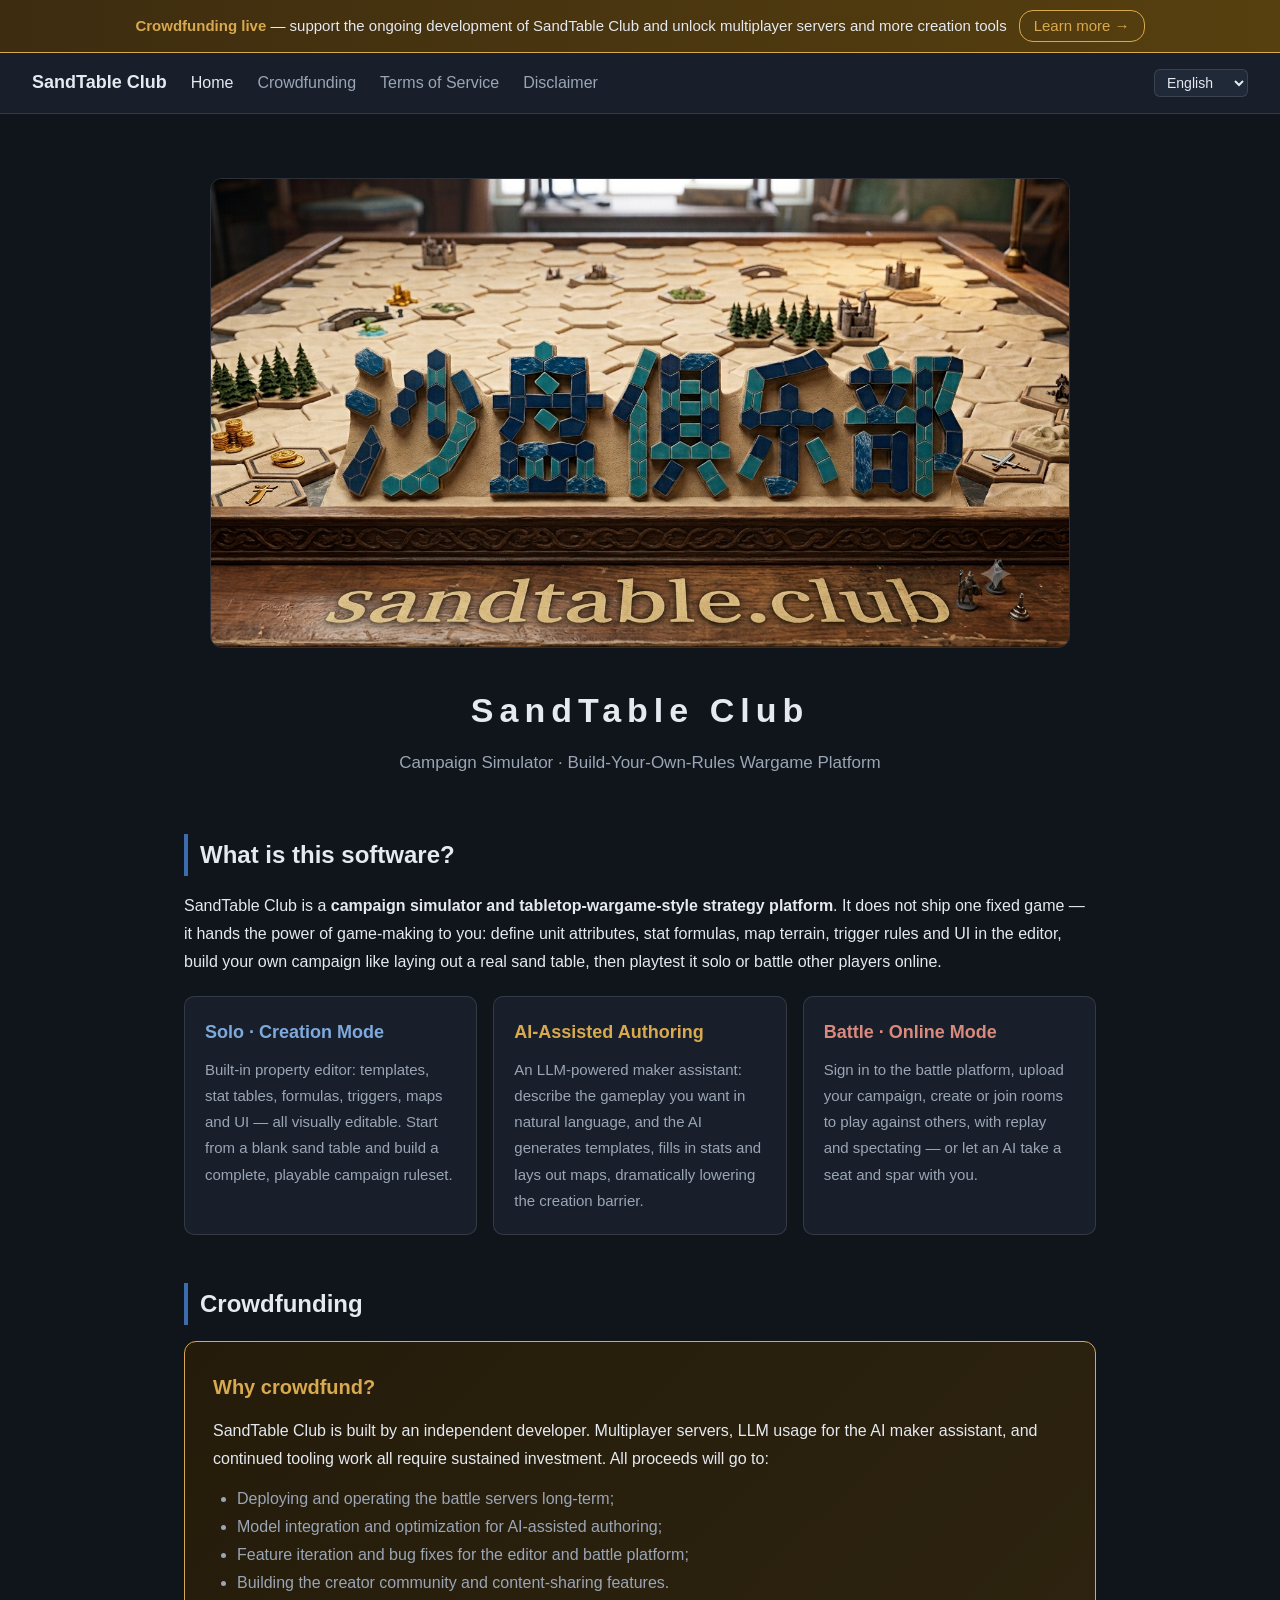
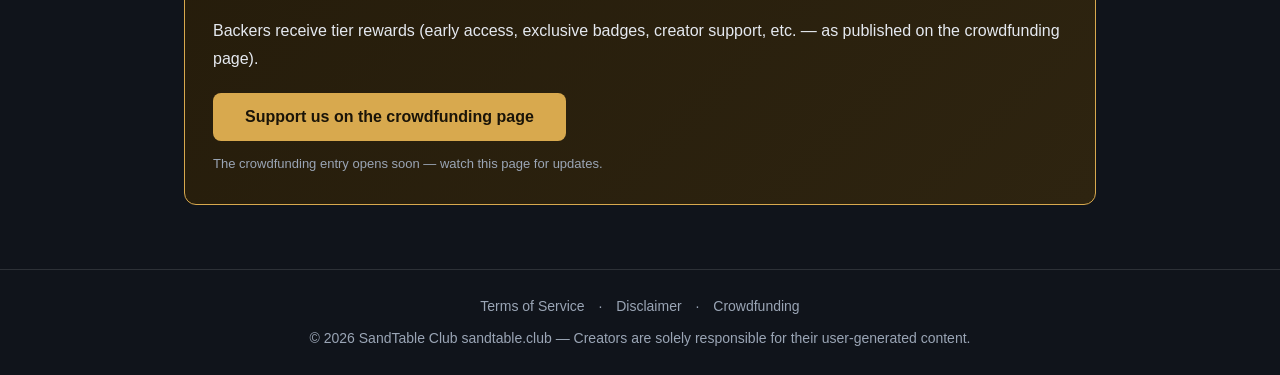
==== index.html @ 286d4ee4 "11" ====
<!DOCTYPE html>
<html lang="zh-CN">
<head>
<meta charset="UTF-8">
<meta name="viewport" content="width=device-width, initial-scale=1.0">
<title>沙盘俱乐部 SandTable Club</title>
<meta name="description" content="沙盘俱乐部(sandtable.club):一个可自制规则的战役模拟器与兵棋对战平台。">
<link rel="stylesheet" href="assets/style.css">
<script src="i18n/zh.js"></script>
<script src="i18n/cht.js"></script>
<script src="i18n/en.js"></script>
<script src="i18n/ja.js"></script>
</head>
<body data-page="home">
<div id="crowdbar"></div>
<nav id="nav"></nav>
<main id="main"></main>
<footer id="footer"></footer>
<script src="assets/i18n.js"></script>
</body>
</html>
---- assets/style.css ----
:root {
  --bg: #10141b;
  --panel: #181f2a;
  --panel-2: #1f2937;
  --text: #e5e9f0;
  --muted: #9aa5b5;
  --blue: #2a5286;
  --blue-hi: #3a6cae;
  --red: #85382d;
  --red-hi: #a8483a;
  --gold: #d8a94e;
  --border: rgba(255, 255, 255, 0.12);
}

* { margin: 0; padding: 0; box-sizing: border-box; }

body {
  background: var(--bg);
  color: var(--text);
  font-family: "Microsoft YaHei", "PingFang SC", "Noto Sans SC", sans-serif;
  line-height: 1.75;
}

a { color: var(--blue-hi); text-decoration: none; }
a:hover { text-decoration: underline; }

/* 顶部众筹条 */
.crowdfund-bar {
  background: linear-gradient(90deg, #3d2c10, #57400f);
  border-bottom: 1px solid var(--gold);
  padding: 10px 16px;
  text-align: center;
  font-size: 15px;
}
.crowdfund-bar strong { color: var(--gold); }
.crowdfund-bar .cta {
  display: inline-block;
  margin-left: 12px;
  padding: 2px 14px;
  border: 1px solid var(--gold);
  border-radius: 14px;
  color: var(--gold);
}
.crowdfund-bar .cta:hover { background: rgba(216, 169, 78, 0.15); text-decoration: none; }

/* 导航 */
nav {
  display: flex;
  align-items: center;
  gap: 24px;
  padding: 14px 32px;
  background: var(--panel);
  border-bottom: 1px solid var(--border);
}
nav .brand { font-size: 18px; font-weight: bold; color: var(--text); }
nav a { color: var(--muted); }
nav a.active, nav a:hover { color: var(--text); text-decoration: none; }
nav .spacer { flex: 1; }
#lang-select {
  background: var(--panel-2);
  color: var(--text);
  border: 1px solid var(--border);
  border-radius: 6px;
  padding: 4px 8px;
  font-size: 14px;
  cursor: pointer;
}

/* 主体 */
main { max-width: 960px; margin: 0 auto; padding: 40px 24px 64px; }

.hero { text-align: center; padding: 24px 0 8px; }
.hero img {
  max-width: 100%;
  width: 860px;
  border-radius: 12px;
  border: 1px solid var(--border);
}
.hero h1 { margin-top: 24px; font-size: 34px; letter-spacing: 6px; }
.hero p.tagline { color: var(--muted); font-size: 17px; margin-top: 8px; }

section { margin-top: 48px; }
section h2 {
  font-size: 24px;
  border-left: 4px solid var(--blue-hi);
  padding-left: 12px;
  margin-bottom: 16px;
}

.cards { display: grid; grid-template-columns: repeat(auto-fit, minmax(260px, 1fr)); gap: 16px; }
.card {
  background: var(--panel);
  border: 1px solid var(--border);
  border-radius: 10px;
  padding: 20px;
}
.card h3 { font-size: 18px; margin-bottom: 8px; }
.card p { color: var(--muted); font-size: 15px; }
.card.blue h3 { color: #7ea9dd; }
.card.red h3 { color: #d98a7c; }
.card.gold h3 { color: var(--gold); }

/* 众筹区块 */
#crowdfunding .panel {
  background: linear-gradient(135deg, #241b0a, #2e2410);
  border: 1px solid var(--gold);
  border-radius: 12px;
  padding: 28px;
}
#crowdfunding .panel h3 { color: var(--gold); font-size: 20px; margin-bottom: 12px; }
#crowdfunding ul { margin: 12px 0 20px 24px; color: var(--muted); }
.btn-gold {
  display: inline-block;
  background: var(--gold);
  color: #1a1408;
  font-weight: bold;
  padding: 10px 32px;
  border-radius: 8px;
}
.btn-gold:hover { background: #e8bd66; text-decoration: none; }

/* 条款页 */
.legal h1 { font-size: 28px; margin-bottom: 8px; }
.legal .updated { color: var(--muted); font-size: 14px; margin-bottom: 32px; }
.legal h2 { font-size: 20px; margin: 32px 0 12px; border-left: 4px solid var(--blue-hi); padding-left: 12px; }
.legal p, .legal li { color: #c6cdd8; font-size: 15px; }
.legal ul, .legal ol { margin: 8px 0 8px 28px; }
.legal .highlight {
  background: rgba(168, 72, 58, 0.12);
  border: 1px solid var(--red-hi);
  border-radius: 10px;
  padding: 18px 20px;
  margin: 16px 0;
}
.legal .highlight strong { color: #d98a7c; }
.legal .highlight p + p { margin-top: 12px; }

footer {
  border-top: 1px solid var(--border);
  padding: 24px 32px;
  text-align: center;
  color: var(--muted);
  font-size: 14px;
}
footer a { color: var(--muted); margin: 0 10px; }
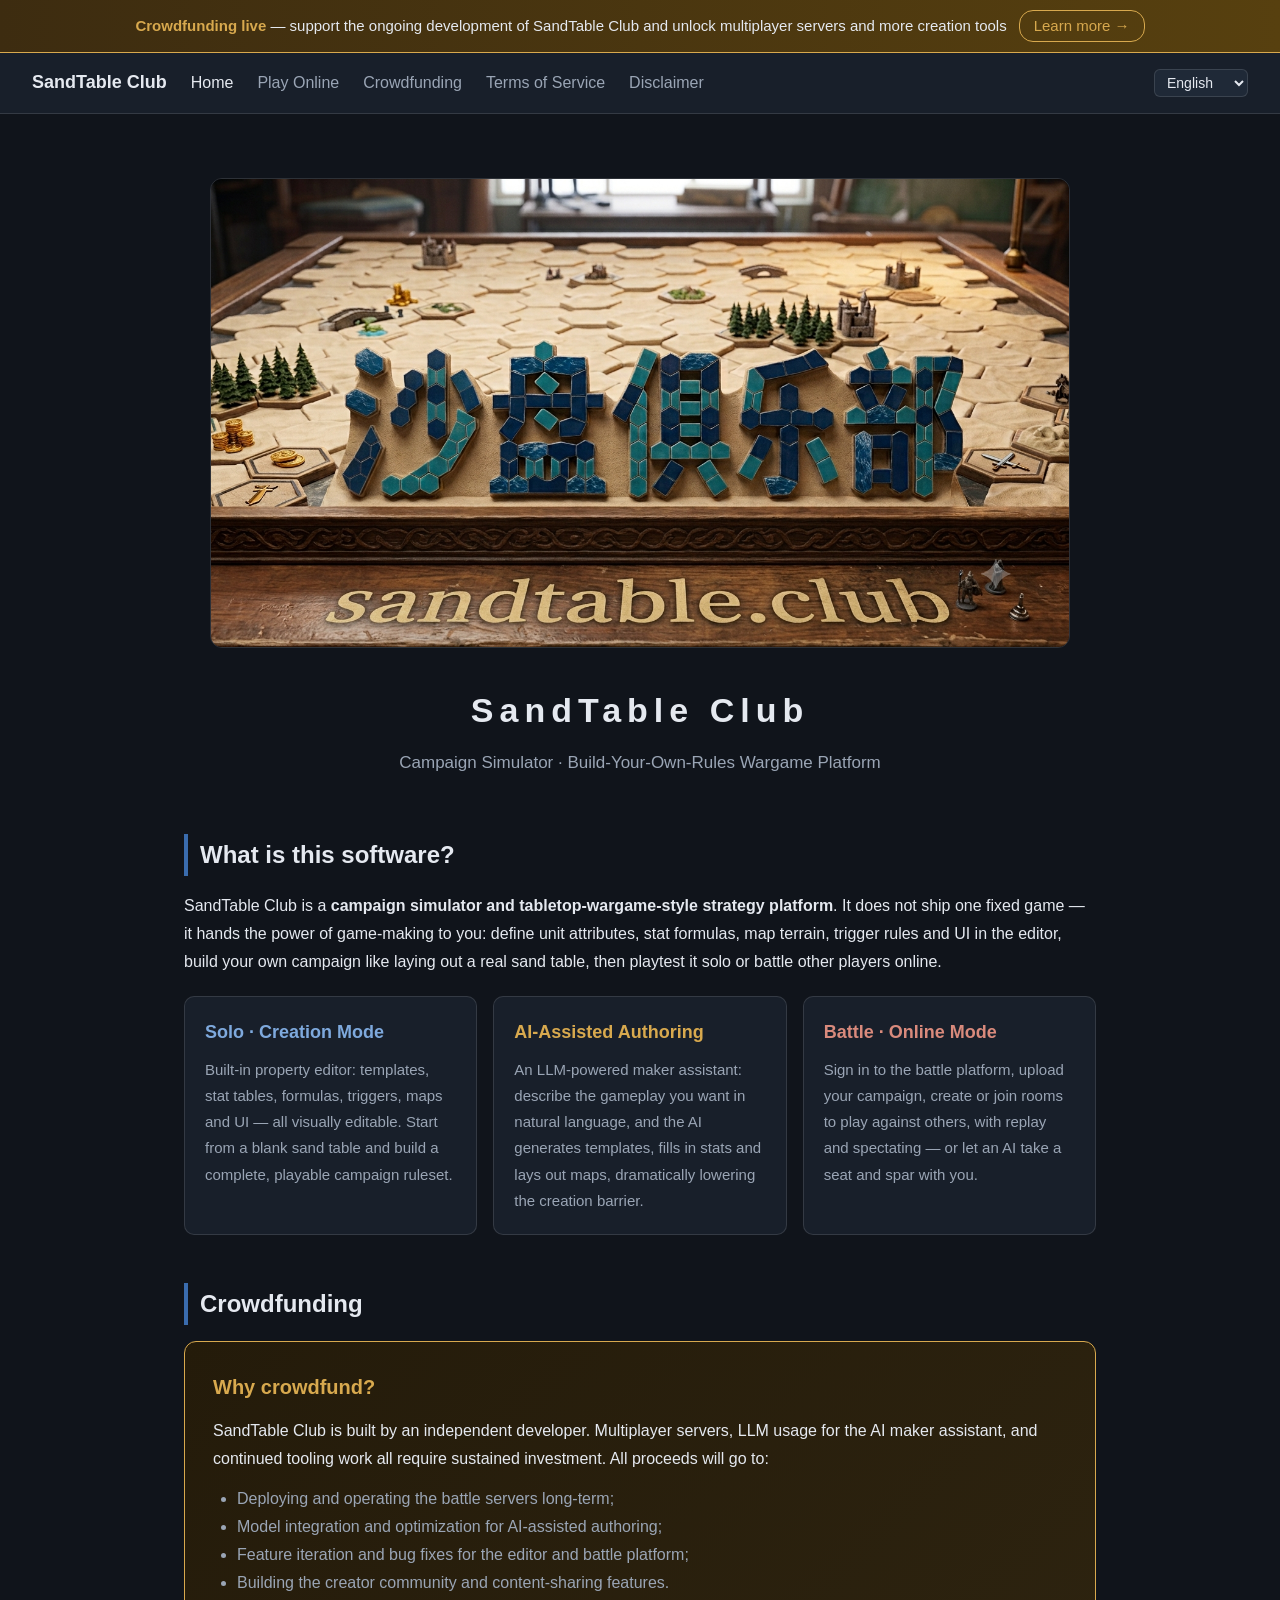
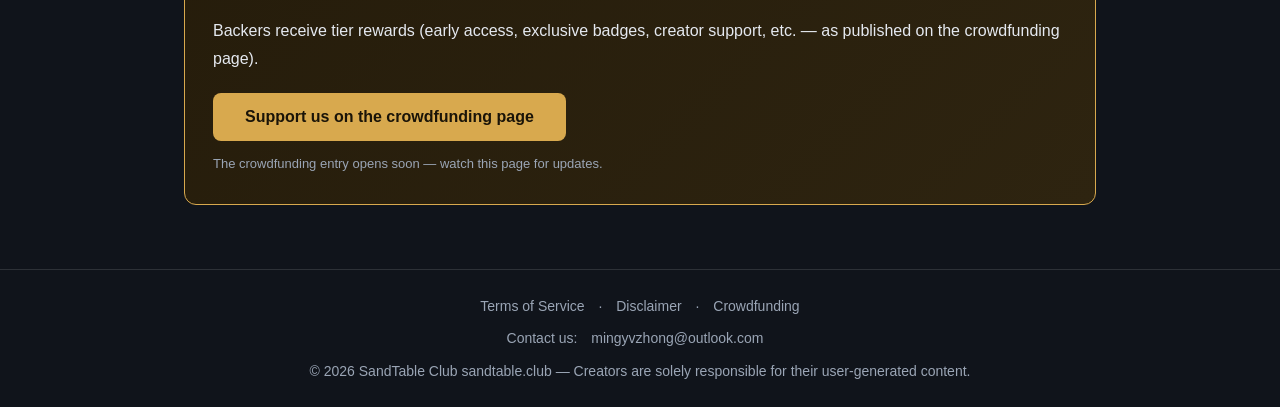
==== commit f4084ae2: "feat: 网站加上 favicon 与 apple-touch-icon Co-Authored-By: Claude Opus 5.5 <noreply@anthropic.com>" ====
--- a/index.html
+++ b/index.html
@@ -5,6 +5,9 @@
 <meta name="viewport" content="width=device-width, initial-scale=1.0">
 <title>沙盘俱乐部 SandTable Club</title>
 <meta name="description" content="沙盘俱乐部(sandtable.club):一个可自制规则的战役模拟器与兵棋对战平台。">
+<link rel="icon" href="assets/icon.ico" sizes="any">
+<link rel="icon" type="image/png" sizes="32x32" href="assets/icon_32x32_transparent.png">
+<link rel="apple-touch-icon" href="assets/icon_256.png">
 <link rel="stylesheet" href="assets/style.css">
 <script src="i18n/zh.js"></script>
 <script src="i18n/cht.js"></script>
--- a/assets/style.css
+++ b/assets/style.css
@@ -46,8 +46,9 @@
 /* 导航 */
 nav {
   display: flex;
+  flex-wrap: wrap;
   align-items: center;
-  gap: 24px;
+  gap: 8px 24px;
   padding: 14px 32px;
   background: var(--panel);
   border-bottom: 1px solid var(--border);
@@ -143,3 +144,22 @@
   font-size: 14px;
 }
 footer a { color: var(--muted); margin: 0 10px; }
+
+/* 在线游戏 */
+.page-title { font-size: 28px; margin-bottom: 8px; }
+.page-intro { color: var(--muted); margin-bottom: 28px; }
+.muted { color: var(--muted); font-size: 14px; }
+.games { display: grid; grid-template-columns: repeat(auto-fill, minmax(280px, 1fr)); gap: 16px; }
+.game {
+  display: flex;
+  gap: 16px;
+  background: var(--panel);
+  border: 1px solid var(--border);
+  border-radius: 10px;
+  padding: 16px;
+}
+.game .tag { color: var(--gold); }
+.game-body { min-width: 0; }
+.game h3 { font-size: 18px; margin-bottom: 2px; overflow-wrap: anywhere; }
+.game .muted { margin-bottom: 12px; }
+.game .btn-gold { padding: 6px 24px; }
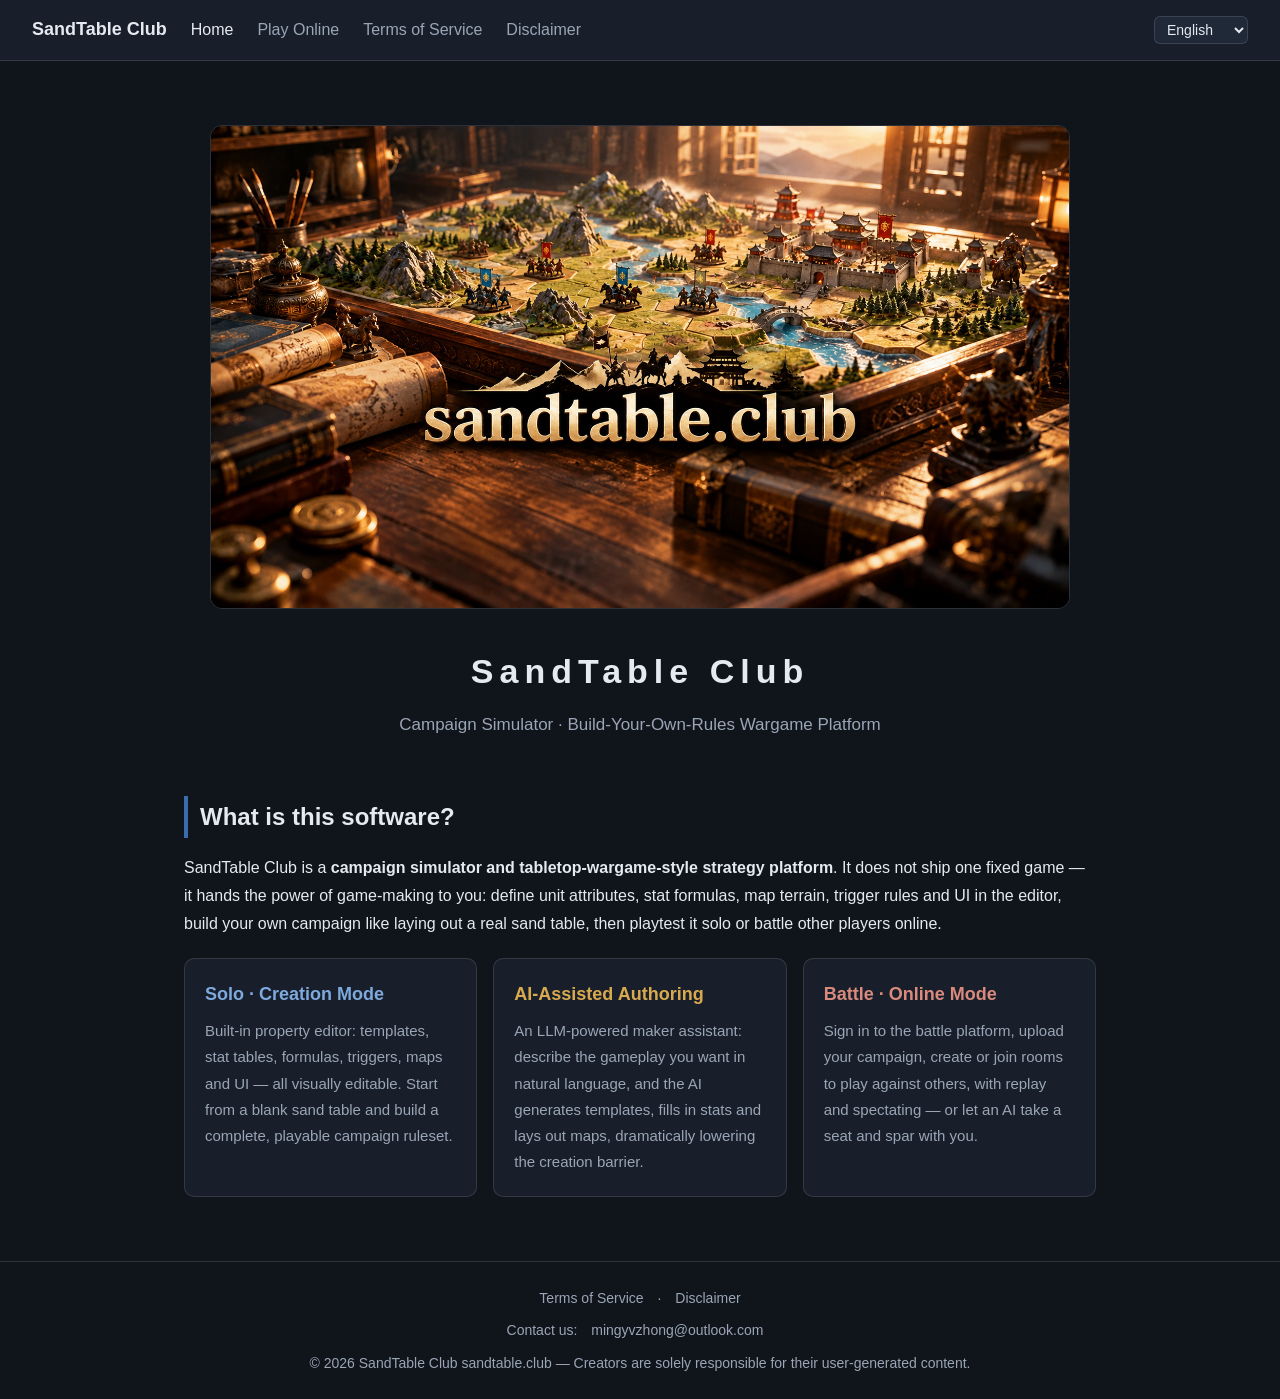
==== commit 3a499108: "chore: 暂停众筹，移除网站上的众筹条、导航入口、首页众筹说明与用户协议众筹条款 Co-Authored-By: Claude Opus 5.5 <noreply@anthropic.com>" ====
--- a/index.html
+++ b/index.html
@@ -15,7 +15,6 @@
 <script src="i18n/ja.js"></script>
 </head>
 <body data-page="home">
-<div id="crowdbar"></div>
 <nav id="nav"></nav>
 <main id="main"></main>
 <footer id="footer"></footer>
--- a/assets/style.css
+++ b/assets/style.css
@@ -23,25 +23,6 @@
 
 a { color: var(--blue-hi); text-decoration: none; }
 a:hover { text-decoration: underline; }
-
-/* 顶部众筹条 */
-.crowdfund-bar {
-  background: linear-gradient(90deg, #3d2c10, #57400f);
-  border-bottom: 1px solid var(--gold);
-  padding: 10px 16px;
-  text-align: center;
-  font-size: 15px;
-}
-.crowdfund-bar strong { color: var(--gold); }
-.crowdfund-bar .cta {
-  display: inline-block;
-  margin-left: 12px;
-  padding: 2px 14px;
-  border: 1px solid var(--gold);
-  border-radius: 14px;
-  color: var(--gold);
-}
-.crowdfund-bar .cta:hover { background: rgba(216, 169, 78, 0.15); text-decoration: none; }
 
 /* 导航 */
 nav {
@@ -101,15 +82,6 @@
 .card.red h3 { color: #d98a7c; }
 .card.gold h3 { color: var(--gold); }
 
-/* 众筹区块 */
-#crowdfunding .panel {
-  background: linear-gradient(135deg, #241b0a, #2e2410);
-  border: 1px solid var(--gold);
-  border-radius: 12px;
-  padding: 28px;
-}
-#crowdfunding .panel h3 { color: var(--gold); font-size: 20px; margin-bottom: 12px; }
-#crowdfunding ul { margin: 12px 0 20px 24px; color: var(--muted); }
 .btn-gold {
   display: inline-block;
   background: var(--gold);
